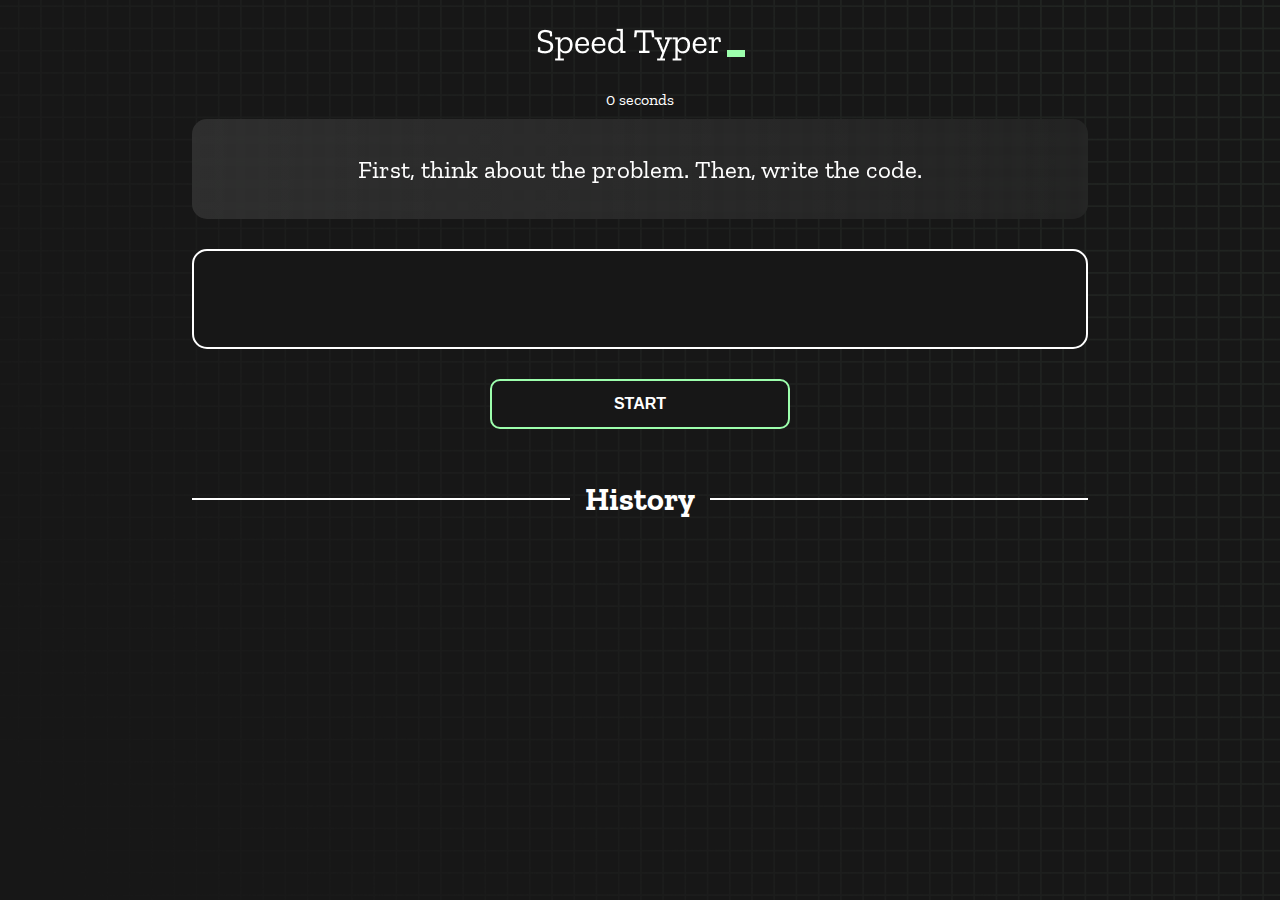
==== index.html @ 428dfa7c "Initial commit" ====
<!DOCTYPE html>
<html lang="en">
  <head>
    <meta charset="UTF-8" />
    <meta http-equiv="X-UA-Compatible" content="IE=edge" />
    <meta name="viewport" content="width=device-width, initial-scale=1.0" />
    <title>Speed Monster</title>
    <link rel="stylesheet" href="styles.css" />
    <link rel="preconnect" href="https://fonts.googleapis.com" />
    <link rel="preconnect" href="https://fonts.gstatic.com" crossorigin />
    <link
      href="https://fonts.googleapis.com/css2?family=Zilla+Slab:wght@300;400;500&display=swap"
      rel="stylesheet"
    />
  </head>
  <body>
    <h1 class="title"><img src="./logo.png" /></h1>
    <div id="show-time">0 seconds</div>

    <div class="box-container">
      <div id="question"></div>

      <div id="display" class="inactive"></div>

      <div class="buttons">
        <button id="starts">START</button>
      </div>

      <div class="divider-container">
        <div class="line"></div>
        <h1 class="title2">History</h1>
        <div class="line"></div>
      </div>
      <div id="histories"></div>
    </div>

    <div id="countdown"></div>
    <div id="modal-background" class="hidden"></div>
    <div id="result" class="hidden"></div>

    <script src="./history.js"></script>
    <script src="./script.js"></script>
  </body>
</html>
---- styles.css ----
* {
  padding: 0;
  margin: 0;
  box-sizing: border-box;
}

body {
  background-image: url("./bg.png");
  background-size: cover;
  background-position: left top;
  font-family: "Zilla Slab", serif;
}

.box-container {
  width: 70%;
  margin: 0 auto;
}

#question {
  height: 100px;
  display: flex;
  align-items: center;
  justify-content: center;
  color: white;
  font-size: 25px;
  border-radius: 15px;
  background: rgb(255, 255, 255);
  background: linear-gradient(
    92.49deg,
    rgba(255, 255, 255, 0.1) 0.18%,
    rgba(255, 255, 255, 0.05) 99.85%
  );
  backdrop-filter: blur(5px);
  margin-bottom: 30px;
}

#display {
  height: 100px;
  display: flex;
  flex-wrap: wrap;
  align-items: center;
  padding-left: 5rem;
  color: white;
  font-size: 32px;
  background-color: #171717;
  border: 2px solid #9dffad;
  border-radius: 15px;
}

#countdown {
  position: fixed;
  height: 100vh;
  width: 100vw;
  background-color: rgba(0, 0, 0, 0.8);
  top: 0;
  left: 0;
  display: flex;
  align-items: center;
  justify-content: center;
  font-size: 3rem;
  color: white;
  display: none;
}
#result {
  position: fixed;
  top: 10%; 
  left: 10%;
  transform: translate(-50%, -50%);
  height: 250px;
  width: 400px;
  background-color: #171717;
  border-radius: 15px;
  border: 2px solid #9dffad;
  color: white;
  text-align: center;
  padding: 2rem;
}
#show-time{
  text-align: center;
  color: white;
  margin: 10px 0;
}

.green {
  color: #9dffad;
}
.red {
  color: #eb6565;
}
.bold {
  font-weight: 700;
}
.inactive {
  border: 2px solid white !important;
}
.hidden {
  display: none;
}
.title {
  text-align: center;
  color: white;
  margin: 20px 0;
}

.divider-container {
  height: 80px;
  display: flex;
  justify-content: center;
  align-items: center;
  gap: 15px;
  margin: 0 auto;
}

.line {
  height: 2px;
  background: white;
  width: 100%;
}

.title2 {
  color: white;
  display: block;
}

.buttons {
  display: flex;
  justify-content: center;
  margin: 30px 0;
}
button {
  padding: 10px 20px;
  border: none;
  font-size: 16px;
  font-weight: bold;
  width: 300px;
  height: 50px;
  color: white;
  background-color: #171717;
  border-radius: 10px;
  border: 2px solid #9dffad;
  cursor: pointer;
}

#histories {
  display: flex;
  flex-wrap: wrap;
  justify-content: space-around;
}

.card {
  width: 100%;
  height: 100%;
  padding: 50px;
  display: flex;
  justify-content: space-between;
  align-items: center;
  padding: 20px 30px;
  color: white;
  border-radius: 15px;
  background: rgb(255, 255, 255);
  background: linear-gradient(
    92.49deg,
    rgba(255, 255, 255, 0.1) 0.18%,
    rgba(255, 255, 255, 0.05) 99.85%
  );
  backdrop-filter: blur(5px);
  margin-bottom: 30px;
}

#modal-background {
  background: rgb(255, 255, 255);
  background: linear-gradient(
    92.49deg,
    rgba(255, 255, 255, 0.1) 0.18%,
    rgba(255, 255, 255, 0.05) 99.85%
  );
  backdrop-filter: blur(5px);
  height: 100vh;
  width: 100%;
  position: fixed;
  top: 0;
}

@media only screen and (max-width: 700px) {
  .box-container {
    padding: 0 20px;
    width: 100%;
  }
  .card {
    flex-direction: column;
  }
}
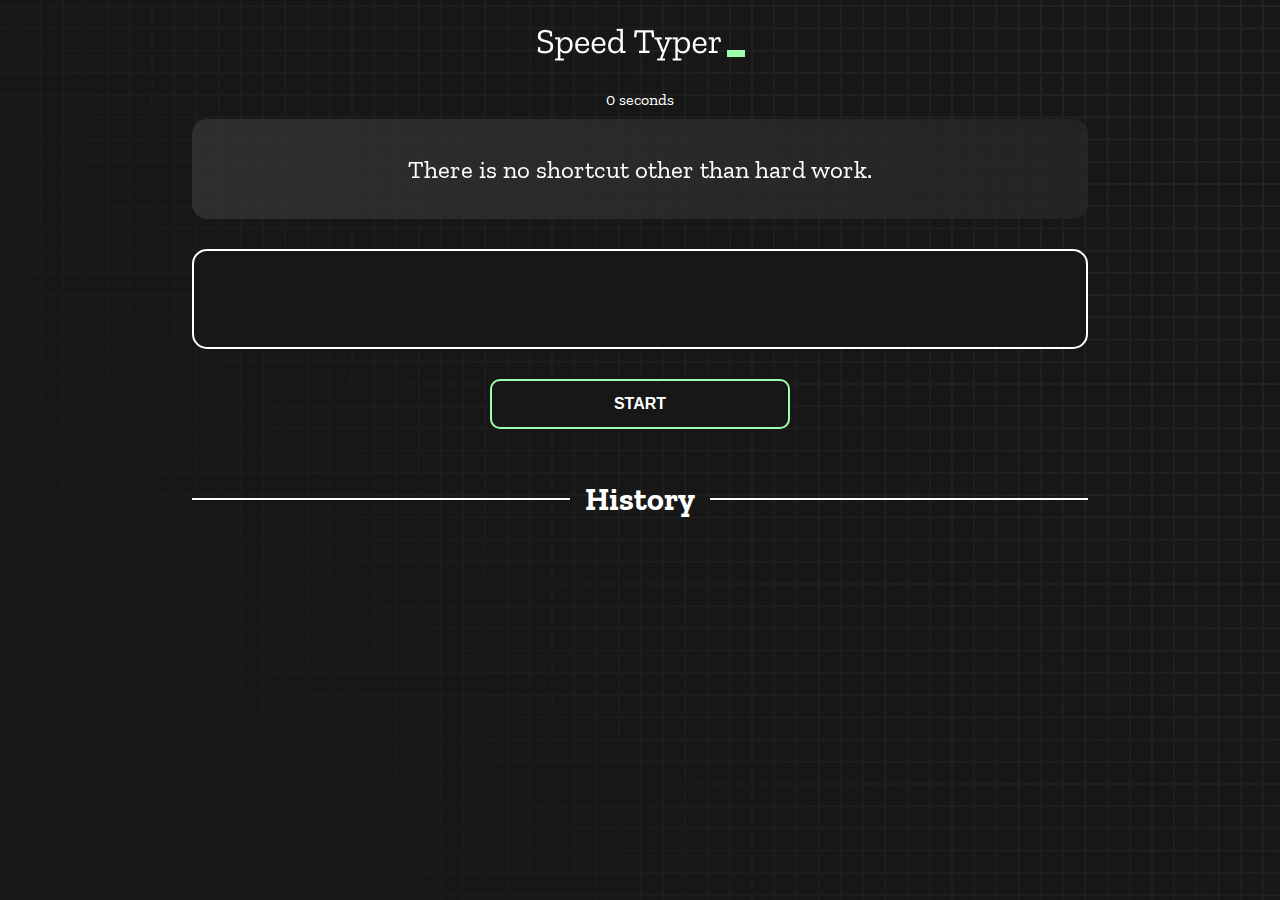
==== commit 7ba05bbd: "start btn fixed" ====
--- a/index.html
+++ b/index.html
@@ -23,7 +23,7 @@
       <div id="display" class="inactive"></div>
 
       <div class="buttons">
-        <button id="starts">START</button>
+        <button id="start">START</button>
       </div>
 
       <div class="divider-container">
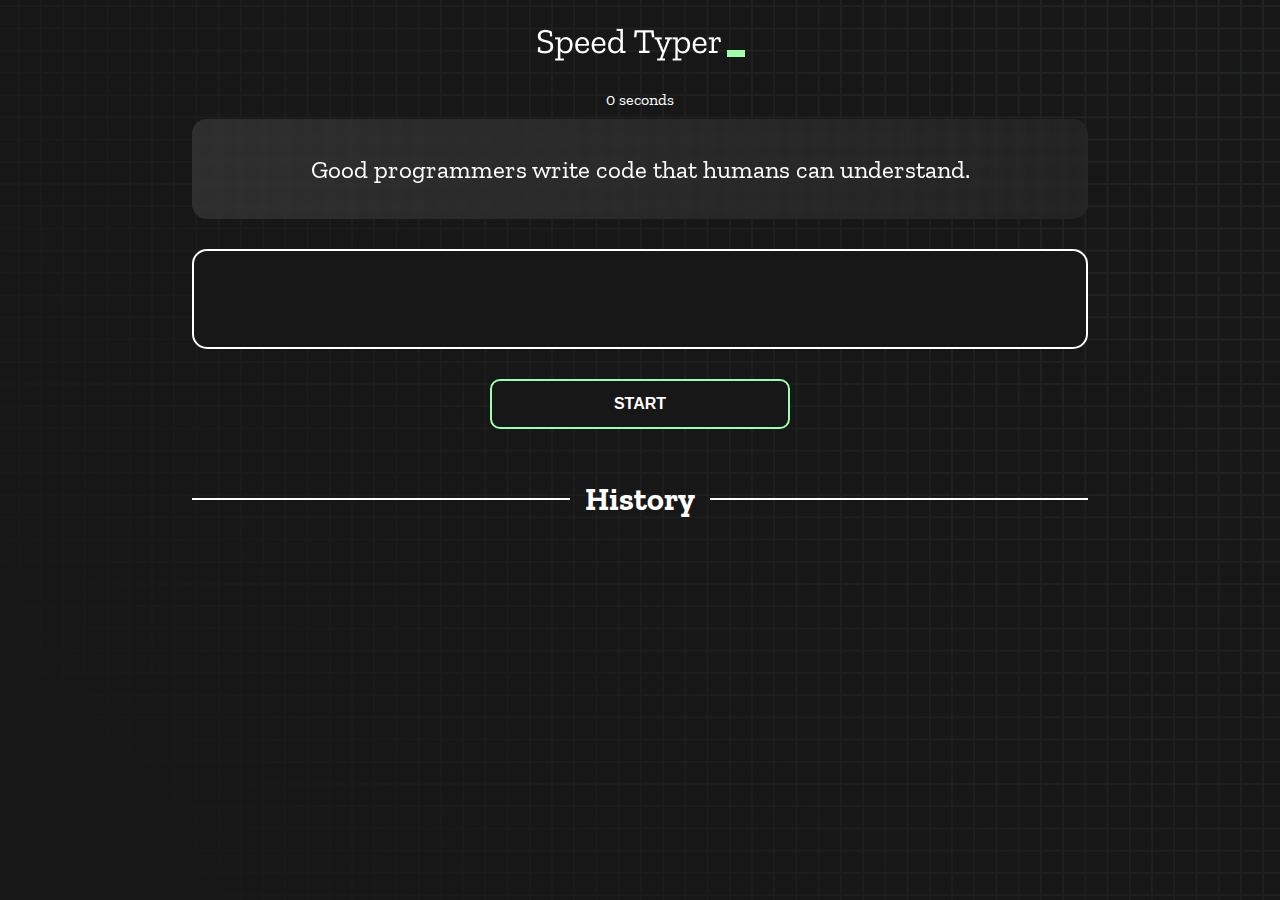
==== commit 1f333790: "blog page added" ====
--- a/index.html
+++ b/index.html
@@ -4,7 +4,7 @@
     <meta charset="UTF-8" />
     <meta http-equiv="X-UA-Compatible" content="IE=edge" />
     <meta name="viewport" content="width=device-width, initial-scale=1.0" />
-    <title>Speed Monster</title>
+    <title>Speed Typer</title>
     <link rel="stylesheet" href="styles.css" />
     <link rel="preconnect" href="https://fonts.googleapis.com" />
     <link rel="preconnect" href="https://fonts.gstatic.com" crossorigin />
--- a/styles.css
+++ b/styles.css
@@ -63,8 +63,8 @@
 }
 #result {
   position: fixed;
-  top: 10%; 
-  left: 10%;
+  top: 50%;
+  left: 50%;
   transform: translate(-50%, -50%);
   height: 250px;
   width: 400px;
@@ -75,7 +75,7 @@
   text-align: center;
   padding: 2rem;
 }
-#show-time{
+#show-time {
   text-align: center;
   color: white;
   margin: 10px 0;
@@ -142,7 +142,9 @@
 }
 
 #histories {
-  display: flex;
+  display: grid;
+  grid-template-columns: auto auto auto;
+  grid-gap: 15px;
   flex-wrap: wrap;
   justify-content: space-around;
 }
@@ -152,6 +154,9 @@
   height: 100%;
   padding: 50px;
   display: flex;
+  flex-direction: column;
+  justify-content: center;
+  align-items: center;
   justify-content: space-between;
   align-items: center;
   padding: 20px 30px;
@@ -186,7 +191,7 @@
     padding: 0 20px;
     width: 100%;
   }
-  .card {
-    flex-direction: column;
+  #histories {
+    display: flex;
   }
 }
